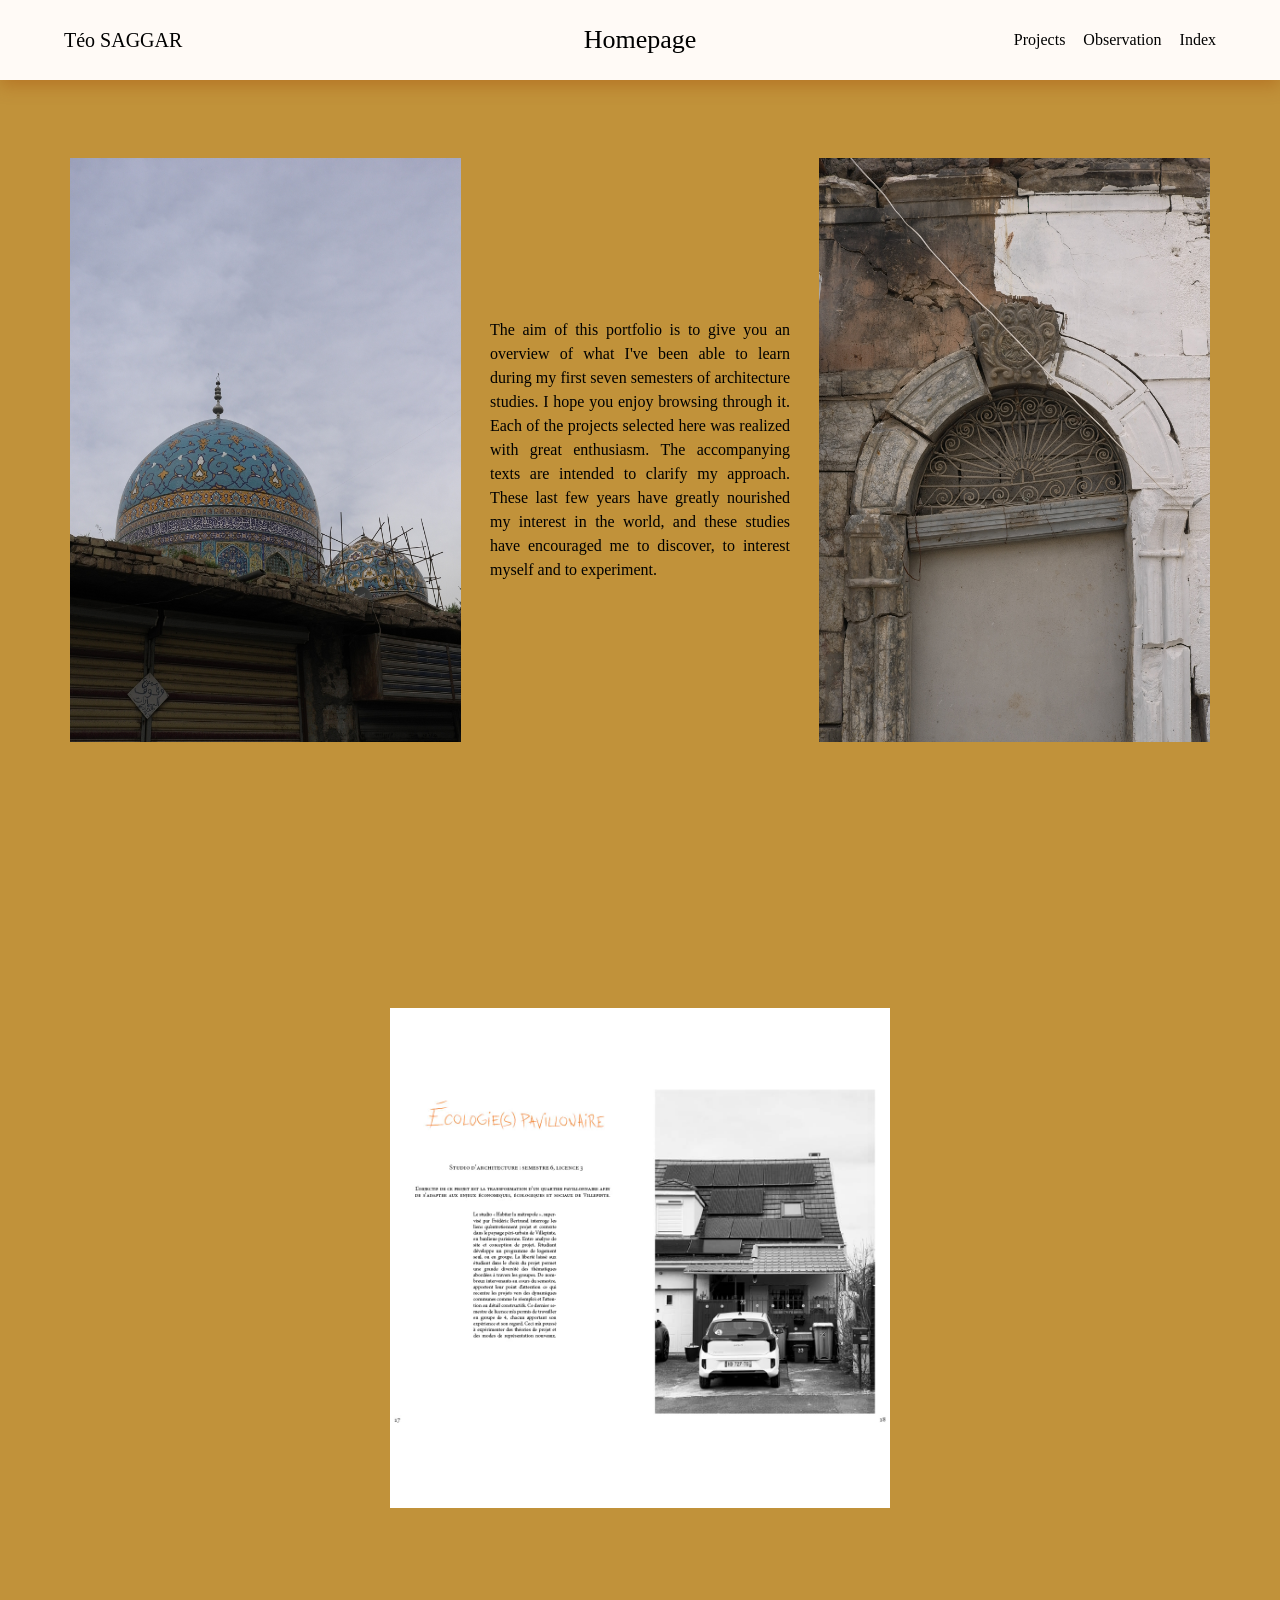
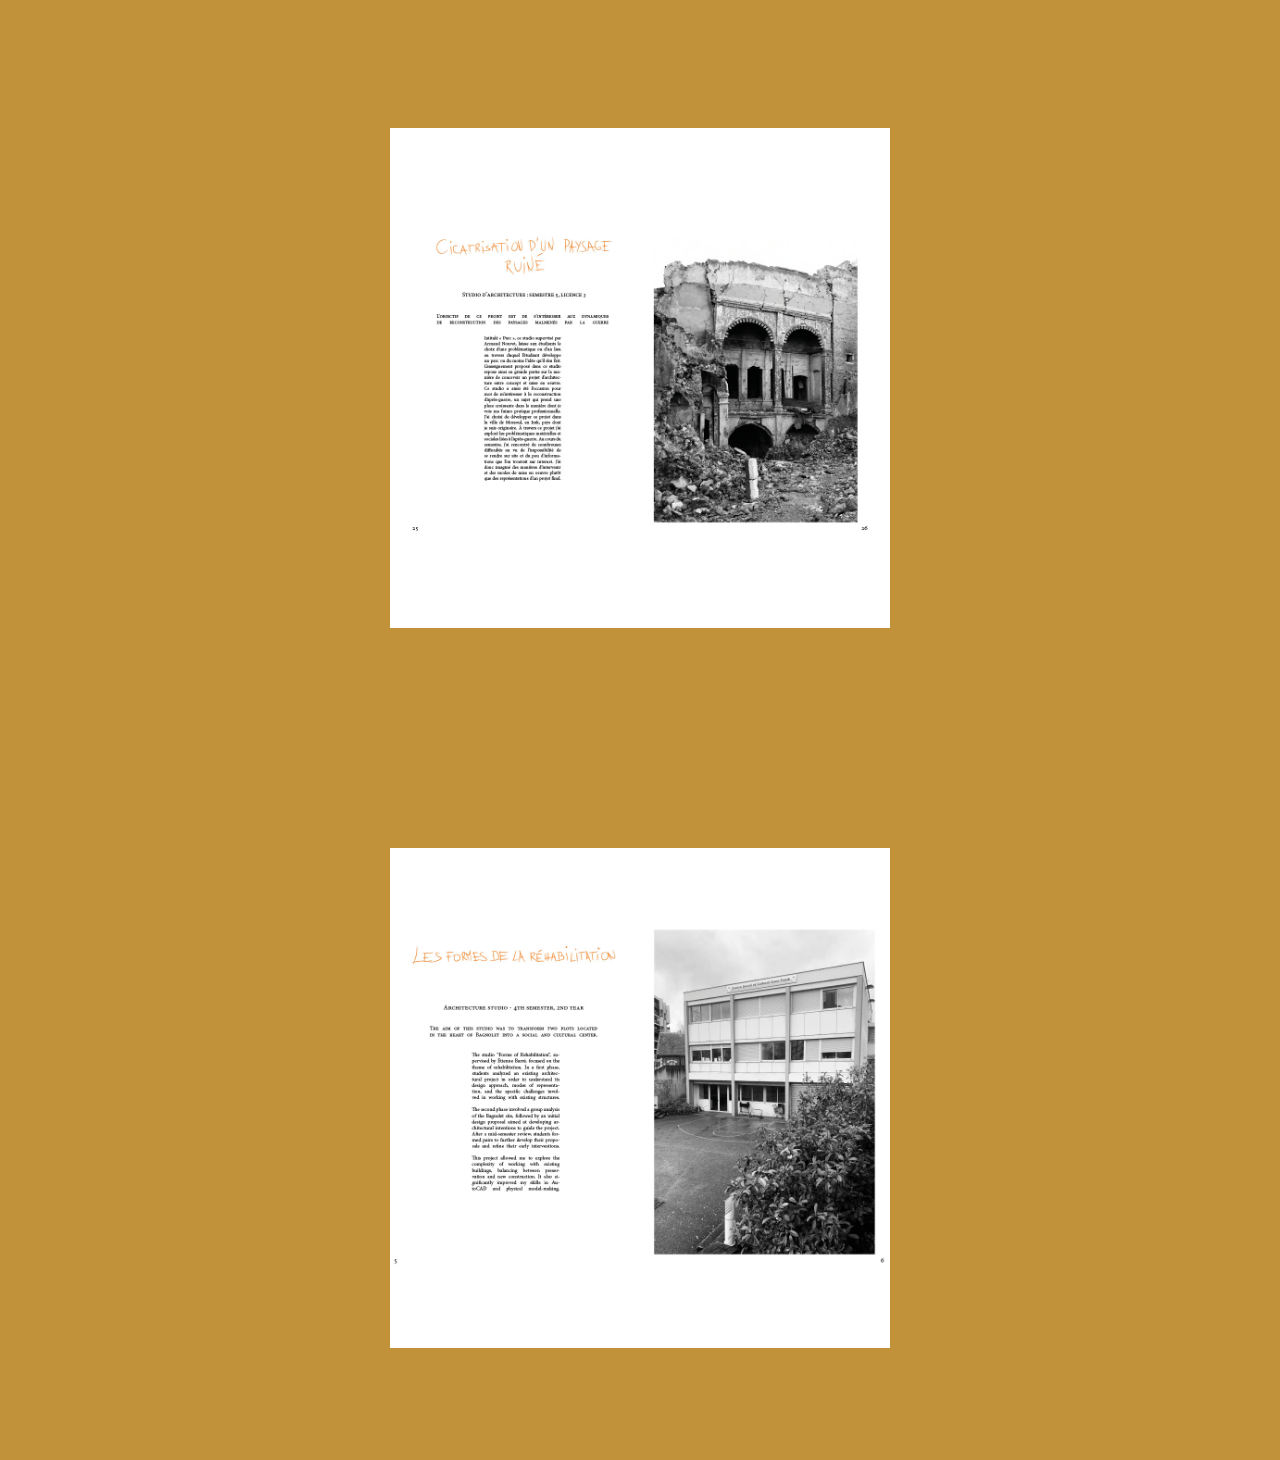
==== index.html @ 71173490 "Add files via upload" ====
<!DOCTYPE html>
<html lang="en">
<head>
    <meta charset="UTF-8">
    <meta name="viewport" content="width=device-width, initial-scale=1.0">
    <title>teosaggarportfolio</title>
    <link rel="stylesheet" href="style.css">
</head>
<body>
    <header>
        <a href="index.html">
            <div class="left">Téo SAGGAR</div>
        </a>
        <div class="center">Homepage</div>
        <div class="right">
        <div class="Projects">
            Projects
            <div class="dropdown">
                <a href="projectS6.html">Écologie(s) Pavillonaire</a>
                <a href="projectS5.html">Cicatrisation d'un Paysage Ruiné</a>
                <a href="projectS4.html">Les Formes de la Réhabilitation</a>
            </div>
        </div>
        <div class="Photo">Observation</div>
        <div class="Index">Index</div>
    </div>


    </header>

    <main>

        <section class="image-zone1">
        <img src="Photos/Dome mosquée bagdad.JPG" alt="Photos d'un Dôme de mosquée">
    </section>

    <section class="text-zone">
        <p>The aim of this portfolio is to give you an overview of what I've been able to learn during 
my first seven semesters of architecture studies. I hope you enjoy browsing through it. 
Each of the projects selected here was realized with great enthusiasm. 
The accompanying texts are intended to clarify my approach. 
These last few years have greatly nourished my interest in the 
world, and these studies have encouraged me to discover, to interest myself and to experiment.</p>
    </section>

    <section class="image-zone2">
        <img src="Photos/Porte moitié peinte mossoul.JPG" alt="Photos évoquant le changement">
    </section>
</main>



<section class="project-preview-S6">
    <a href="projectS6.html">
        <img src="Projets/S6/PDG S6 Insta.jpg" alt="Projet S6">
    </a>
</section>




<section class="project-preview-S5">
    <a href="projectS5.html">
        <img src="Projets/S5/Sans titre-20.jpg" alt="Projet S5">
    </a>
</section>

<section class="project-preview-S4">
    <a href="projectS4.html">
        <img src="Projets/S4/S4 Insta PDG.jpg" alt="Projet S4">
    </a>
</section>



</body>
</html>
---- style.css ----
body {
    margin: 0;
    background-color: rgb(193, 146, 58);
}

/*Header*/
header {
    position: fixed;
    top: 0;
    left: 0;
    width: 100%;
    height: 80px;

    background-color: rgb(255, 250, 246);

    display: flex;
    justify-content: space-between;
    align-items: center;
    z-index: 100;

    padding: 0 5%;

    box-sizing: border-box;
    box-shadow: 0px 6px 16px rgba(160, 70, 0, 0.35);

}

a {
  text-decoration: none; 
  color: inherit;      
}

.left {
    font-size: 20px;
    font-family: Garamond, serif;

    cursor: pointer;
    transition: transform 0.4s ease, opacity 0.4s ease;

}
.left:hover {
    transform: scale(1.06);
    opacity: 0.9;
}

.center {
    font-size: 26px;
    font-family: Garamond, serif;
    position: absolute;
    left: 50%;
    transform: translateX(-50%);
}

.right {
    font-size: 16px;
    font-family: Garamond, serif;
    justify-content: space-between;
    display: flex;
    gap: 18px;
}


/*Dropdown Projects*/
.Projects {
    position: relative;
    cursor: pointer;
    display: inline-block;
}


.dropdown {
    display: none;
    position: absolute;
    top: 100%;            /* juste en dessous de "Projects" */
    left: 0;
    right: 0;
    min-width: 200px;
    background-color:  rgb(255, 250, 246);
    border: 1px solid #ccc;
    flex-direction: column;
    z-index: 1000;
}

/* Liens du menu */
.dropdown a {
    padding: 10px;
    text-decoration: none;
    color: black;
    display: block;
}

.dropdown a:hover {
    background-color: #f0f0f0;
    display: flex;
}

/* Affichage au survol */
.Projects:hover .dropdown {
    display: flex;
}






/*Acceuil*/
main {
    display: flex;
    height: 100vh;
    padding-top: 20px;
    align-items: stretch;
    position: relative;
    z-index: 1;
    padding: 0 5%;
}

.image-zone1 {
    width: 35%;
    display: flex;
    justify-content: center;
    align-items: center;
}

.image-zone1 img {
    width: 70%;
    max-width: 650px;
    max-height: 65vh;
    width: auto;
    height: auto;
}

.text-zone {
    width: 30%;
    display: flex;
    justify-content: center;
    align-items: center;

    padding: 0 70px;
    box-sizing: border-box;
    position: relative;
    z-index: 2;
}

.text-zone p {
    text-align: justify;
    line-height: 1.5;
    max-width: 500px;
    max-height: 65vh;
    min-width: 300px;
}

.image-zone2 {
    width: 35%;
    display: flex;
    justify-content: center;
    align-items: center;
    position: relative;
    z-index: 1;
}

.image-zone2 img {
    width: 60%;
    max-width: 650px;
    max-height: 65vh;
    width: auto;
    height: auto;
}


/*Projet S6*/
.project-preview-S6 {
    height: 80vh; 
    display: flex;
    align-items: center;
    justify-content: center;  
    box-sizing: border-box;
}

.project-preview-S6 img {
    width: 100%; 
    max-width: 500px;
    height: auto;

    cursor: pointer;
    transition: transform 0.4s ease, opacity 0.4s ease;
}

/* petit effet au hover */
.project-preview-S6 img:hover {
    transform: scale(1.02);
    opacity: 0.9;
    box-shadow: 0px 8px 20px rgba(160, 70, 0, 0.35);
}



/*Projet S5*/
.project-preview-S5 {
    height: 80vh; 
    display: flex;
    align-items: center;
    justify-content: center; 
    box-sizing: border-box;
}

.project-preview-S5 img {
    width: 100%; 
    max-width: 500px;
    height: auto;

    cursor: pointer;
    transition: transform 0.4s ease, opacity 0.4s ease;
}

/* petit effet au hover */
.project-preview-S5 img:hover {
    transform: scale(1.02);
    opacity: 0.9;
    box-shadow: 0px 8px 20px rgba(160, 70, 0, 0.35);
}



/*Projet S4*/
.project-preview-S4 {
    height: 80vh; 
    display: flex;
    align-items: center;
    justify-content: center; 
    box-sizing: border-box;
}

.project-preview-S4 img {
    width: 100%; 
    max-width: 500px;
    height: auto;

    cursor: pointer;
    transition: transform 0.4s ease, opacity 0.4s ease;
}

/* petit effet au hover */
.project-preview-S4 img:hover {
    transform: scale(1.02);
    opacity: 0.9;
    box-shadow: 0px 8px 20px rgba(160, 70, 0, 0.35);
}





/*Page projet S6*/
.frise-S6 {
    display: flex;
    justify-content: center;
    align-items: center; 
    gap: 0;  
    padding: 20px 5%;   
    box-sizing: border-box;
    height: 70vh;
}

.frise-S6 img {
    aspect-ratio: 5 / 3;       /* force le ratio 5:3 */
    width: calc(100% / 3); 
    object-fit: cover;         /* garde le ratio sans déformation */
}



/*Page projet S5*/
.frise-S5 {
    display: flex;
    justify-content: space-between;
    align-items: center; 
    gap: 5px;  
    padding: 20px 5%;   
    box-sizing: border-box;
    height: 80vh;
}

.frise-S5 img {
    width: calc(30%); 
}


/*Page projet S4*/
.frise-S4 {
    display: flex;
    justify-content: center;
    align-items: center; 
    gap: 0;  
    padding: 20px 5%;   
    box-sizing: border-box;
    height: 80vh;
}

.frise-S4 img {
    aspect-ratio: 5 / 3;       /* force le ratio 5:3 */
    width: calc(45%); 
    object-fit: cover;         /* garde le ratio sans déformation */
}



/*Presentations de projets*/
.presentations-projects {
    display: flex;              
    justify-content: center;    
    gap: 100px;                 
    padding: 20px 5%;             
    box-sizing: border-box;
}


.presentation-projects1,
.presentation-projects2 {
    flex: 1;                    /* chaque colonne prend la même largeur */
    display: flex;
    flex-direction: column;     
    gap: 20px;
}


.presentation-projects1 img,
.presentation-projects2 img {
    width: 100%;                /* chaque image occupe toute la largeur de sa colonne */
    height: auto;
    object-fit: cover;          /* garde le ratio sans déformation */
}
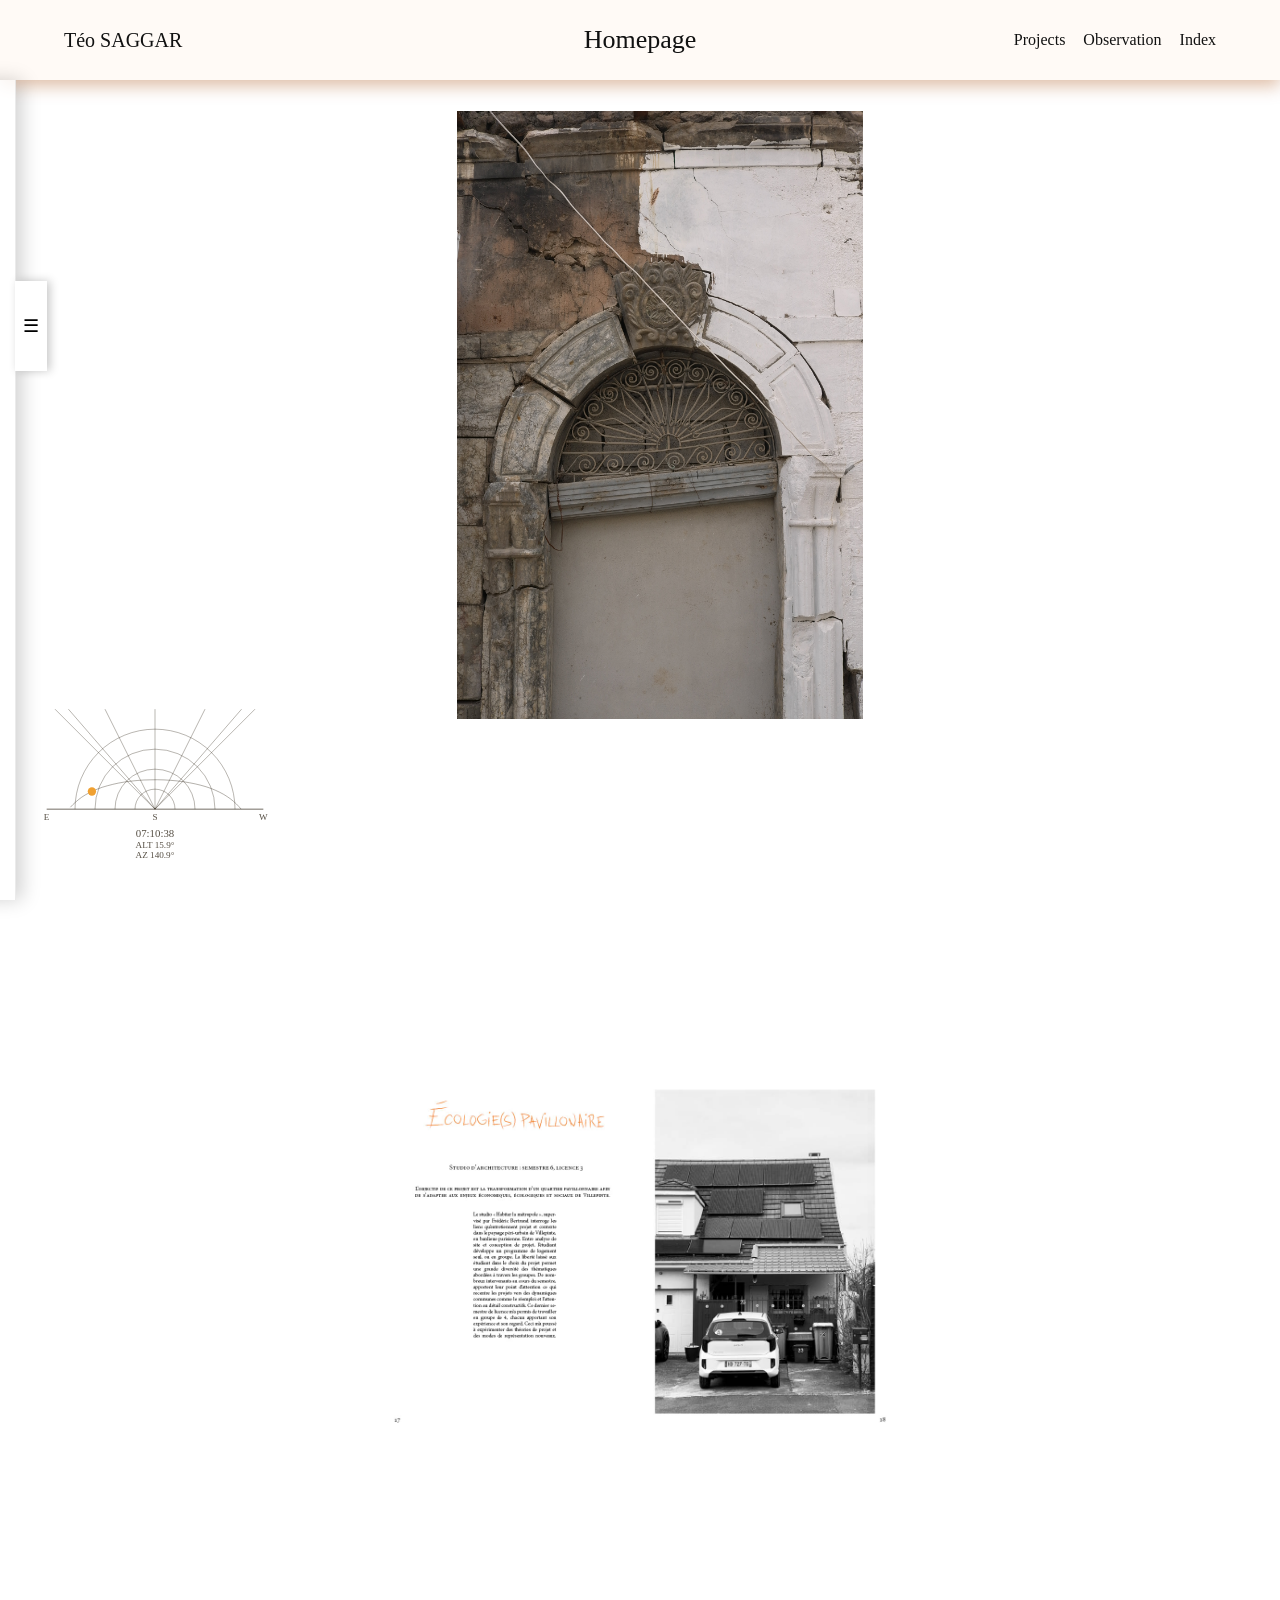
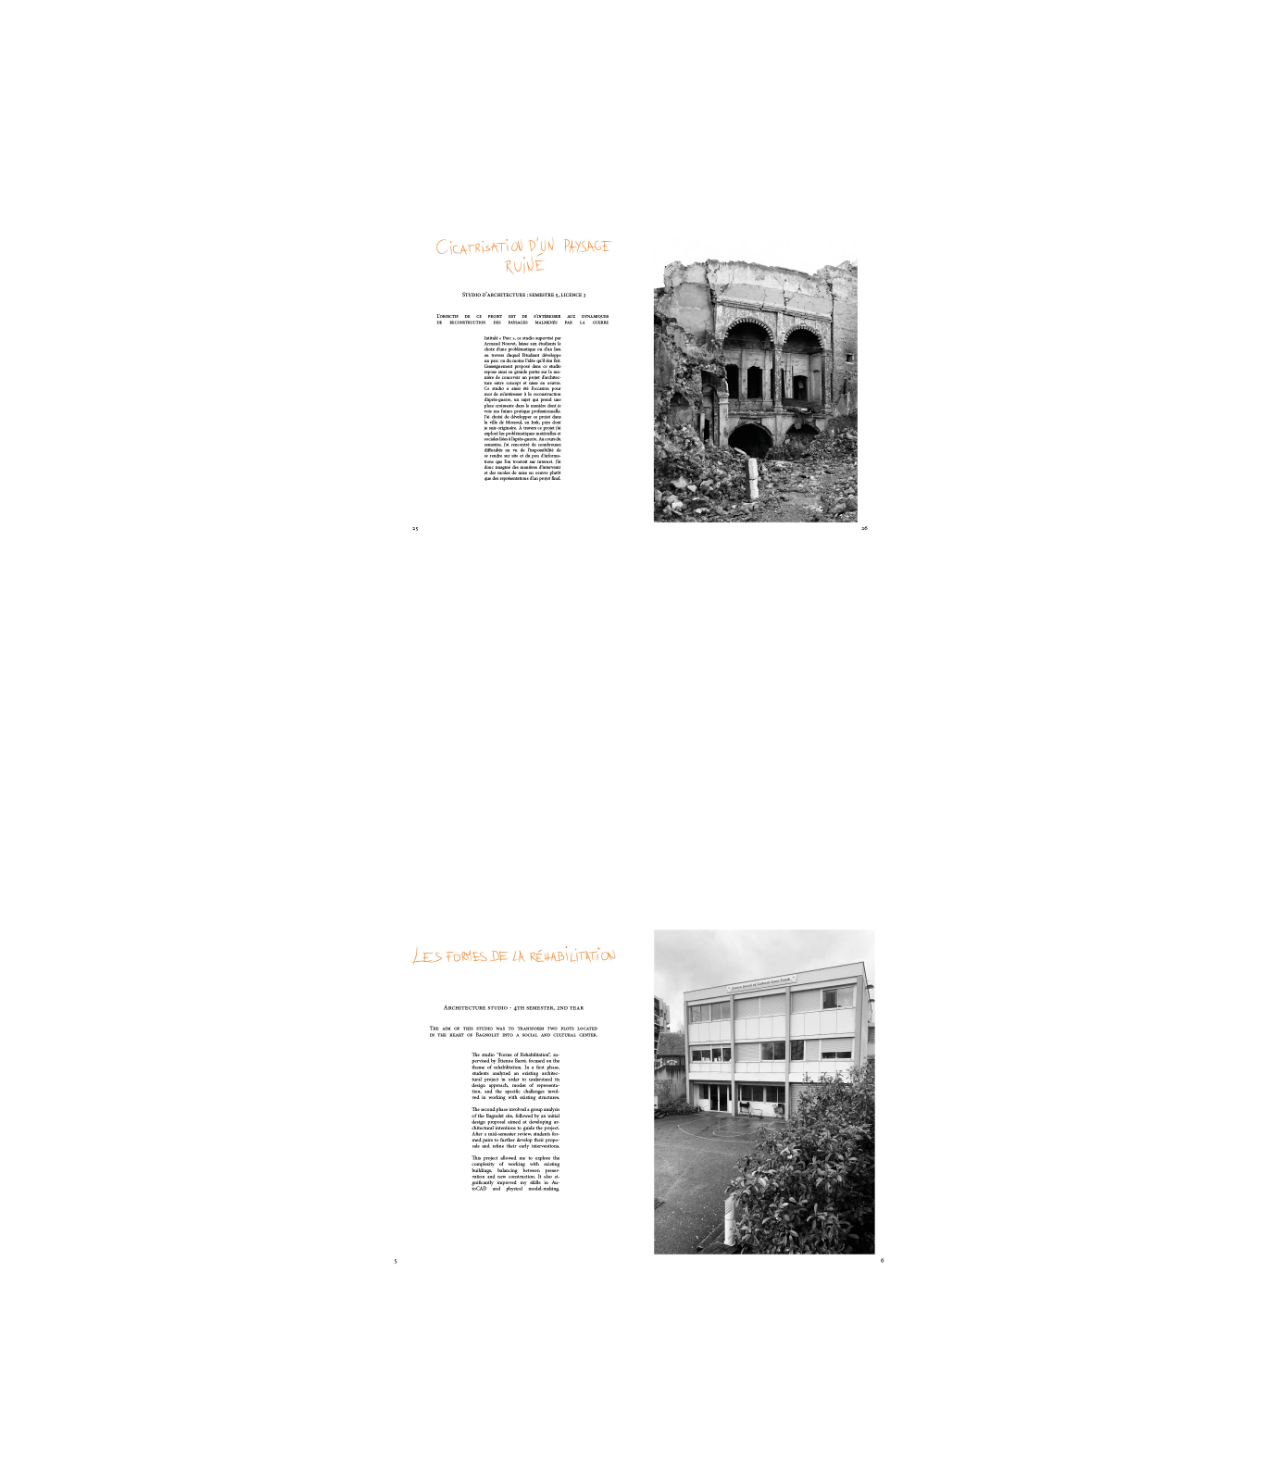
==== commit a35e80fb: "Add files via upload" ====
--- a/index.html
+++ b/index.html
@@ -5,73 +5,113 @@
     <meta name="viewport" content="width=device-width, initial-scale=1.0">
     <title>teosaggarportfolio</title>
     <link rel="stylesheet" href="style.css">
+    <link rel="stylesheet" href="responsive.css">
 </head>
-<body>
+<body class="home-page">
     <header>
         <a href="index.html">
             <div class="left">Téo SAGGAR</div>
         </a>
         <div class="center">Homepage</div>
         <div class="right">
-        <div class="Projects">
-            Projects
-            <div class="dropdown">
-                <a href="projectS6.html">Écologie(s) Pavillonaire</a>
-                <a href="projectS5.html">Cicatrisation d'un Paysage Ruiné</a>
-                <a href="projectS4.html">Les Formes de la Réhabilitation</a>
+            <div class="Projects">
+                Projects
+                <div class="dropdown">
+                    <a href="projectS6.html">Écologie(s) Pavillonaire</a>
+                    <a href="projectS5.html">Cicatrisation d'un Paysage Ruiné</a>
+                    <a href="projectS4.html">Les Formes de la Réhabilitation</a>
+                </div>
             </div>
+            <a href="photo.html">
+                <div class="Photo">Observation</div>
+            </a>
+            <div class="Index">Index</div>
         </div>
-        <div class="Photo">Observation</div>
-        <div class="Index">Index</div>
+    </header>
+ 
+    <main class="page-layout">
+ 
+        <!-- ================================================
+             BANDE TIRABLE GAUCHE
+             Pas de titre sur la page d'accueil (demande 2)
+        ================================================ -->
+        <aside class="side-drawer closed" id="sideDrawer" aria-label="Panneau de texte">
+            <button class="drawer-handle" id="drawerHandle" aria-expanded="false" aria-controls="drawerContent">
+                ☰
+            </button>
+            <div class="drawer-content" id="drawerContent">
+                <div class="drawer-scroll">
+                    <!-- Pas de titre ici : page d'accueil -->
+                    <p>
+                        The aim of this portfolio is to give you an overview of what I've been able to learn during
+                        my first seven semesters of architecture studies. I hope you enjoy browsing through it.
+                        Each of the projects selected here was realized with great enthusiasm.
+                        The accompanying texts are intended to clarify my approach.
+                        These last few years have greatly nourished my interest in the world,
+                        and these studies have encouraged me to discover, to interest myself and to experiment.
+                    </p>
+                </div>
+            </div>
+        </aside>
+ 
+        <!-- ================================================
+             ZONE IMAGES DROITE
+             - Première photo SUPPRIMÉE (demande accueil)
+             - Deuxième photo remontée, cliquable → photo.html
+        ================================================ -->
+        <section class="images-panel" aria-label="Zone images">
+            <section class="image-zone2">
+                <!-- CLIQUABLE → page Observation -->
+                <a href="photo.html">
+                    <img src="Photos/Porte moitié peinte mossoul.JPG" alt="Photos évoquant le changement">
+                </a>
+            </section>
+        </section>
+ 
+    </main>
+ 
+    <!-- Previews des projets -->
+    <section class="project-preview-S6">
+        <a href="projectS6.html">
+            <img src="Projets/S6/PDG S6 Insta.jpg" alt="Projet S6">
+        </a>
+    </section>
+ 
+    <section class="project-preview-S5">
+        <a href="projectS5.html">
+            <img src="Projets/S5/Sans titre-20.jpg" alt="Projet S5">
+        </a>
+    </section>
+ 
+    <section class="project-preview-S4">
+        <a href="projectS4.html">
+            <img src="Projets/S4/S4 Insta PDG.jpg" alt="Projet S4">
+        </a>
+    </section>
+ 
+    <!-- Widget solaire -->
+    <div id="solar-widget">
+        <svg id="solar-svg" viewBox="0 0 320 240" xmlns="http://www.w3.org/2000/svg">
+            <g id="solar-grid-arcs"></g>
+            <g id="solar-grid-spokes"></g>
+            <line id="solar-horizon" x1="30" y1="155" x2="290" y2="155" stroke-width="1"/>
+            <text id="solar-lbl-e" x="30"  y="168" text-anchor="middle" font-family="Garamond, serif" font-size="11">E</text>
+            <text id="solar-lbl-s" x="160" y="168" text-anchor="middle" font-family="Garamond, serif" font-size="11">S</text>
+            <text id="solar-lbl-w" x="290" y="168" text-anchor="middle" font-family="Garamond, serif" font-size="11">W</text>
+            <path id="solar-path" fill="none" stroke-width="1"/>
+            <circle id="solar-dot" class="sky-dot" cx="160" cy="155" r="0"><title>sun</title></circle>
+            <text id="solar-dot-label" class="sky-dot-label">sun</text>
+            <circle id="moon-dot" class="sky-dot" cx="160" cy="155" r="0"><title>moon</title></circle>
+            <text id="moon-dot-label" class="sky-dot-label">moon</text>
+            <text id="solar-time" x="160" y="188" text-anchor="middle" font-family="Garamond, serif" font-size="13"></text>
+            <text id="solar-alt"  x="160" y="202" text-anchor="middle" font-family="Garamond, serif" font-size="11"></text>
+            <text id="solar-az"   x="160" y="214" text-anchor="middle" font-family="Garamond, serif" font-size="11"></text>
+            <text id="solar-moon-alt" x="160" y="226" text-anchor="middle" font-family="Garamond, serif" font-size="10" visibility="hidden"></text>
+            <text id="solar-moon-az"  x="160" y="238" text-anchor="middle" font-family="Garamond, serif" font-size="10" visibility="hidden"></text>
+        </svg>
     </div>
-
-
-    </header>
-
-    <main>
-
-        <section class="image-zone1">
-        <img src="Photos/Dome mosquée bagdad.JPG" alt="Photos d'un Dôme de mosquée">
-    </section>
-
-    <section class="text-zone">
-        <p>The aim of this portfolio is to give you an overview of what I've been able to learn during 
-my first seven semesters of architecture studies. I hope you enjoy browsing through it. 
-Each of the projects selected here was realized with great enthusiasm. 
-The accompanying texts are intended to clarify my approach. 
-These last few years have greatly nourished my interest in the 
-world, and these studies have encouraged me to discover, to interest myself and to experiment.</p>
-    </section>
-
-    <section class="image-zone2">
-        <img src="Photos/Porte moitié peinte mossoul.JPG" alt="Photos évoquant le changement">
-    </section>
-</main>
-
-
-
-<section class="project-preview-S6">
-    <a href="projectS6.html">
-        <img src="Projets/S6/PDG S6 Insta.jpg" alt="Projet S6">
-    </a>
-</section>
-
-
-
-
-<section class="project-preview-S5">
-    <a href="projectS5.html">
-        <img src="Projets/S5/Sans titre-20.jpg" alt="Projet S5">
-    </a>
-</section>
-
-<section class="project-preview-S4">
-    <a href="projectS4.html">
-        <img src="Projets/S4/S4 Insta PDG.jpg" alt="Projet S4">
-    </a>
-</section>
-
-
-
+ 
+    <script src="solar.js"></script>
+    <script src="script.js"></script>
 </body>
-</html>  +</html>
--- a/style.css
+++ b/style.css
@@ -1,48 +1,61 @@
 body {
     margin: 0;
-    background-color: rgb(193, 146, 58);
-}
-
-/*Header*/
+    transition: background-color 3s ease;
+    background-color: #ffffff;
+    color: #111;
+    cursor: default;
+}
+ 
+/* Curseur étoile */
+:root {
+    --cursor-star: url("data:image/svg+xml,%3Csvg xmlns='http://www.w3.org/2000/svg' width='32' height='32' viewBox='0 0 32 32'%3E%3Cline x1='16' y1='2' x2='16' y2='30' stroke='%23000' stroke-width='1.2'/%3E%3Cline x1='2' y1='16' x2='30' y2='16' stroke='%23000' stroke-width='1.2'/%3E%3Cline x1='6.1' y1='6.1' x2='25.9' y2='25.9' stroke='%23000' stroke-width='1.2'/%3E%3Cline x1='25.9' y1='6.1' x2='6.1' y2='25.9' stroke='%23000' stroke-width='1.2'/%3E%3C/svg%3E") 16 16, crosshair;
+}
+ 
+a,
+button,
+.Projects,
+.drawer-handle,
+.left,
+.project-preview-S6 a,
+.project-preview-S5 a,
+.project-preview-S4 a {
+    cursor: var(--cursor-star);
+}
+ 
+/* ============================================================
+   HEADER
+============================================================ */
 header {
     position: fixed;
     top: 0;
     left: 0;
     width: 100%;
     height: 80px;
-
     background-color: rgb(255, 250, 246);
-
     display: flex;
     justify-content: space-between;
     align-items: center;
     z-index: 100;
-
     padding: 0 5%;
-
-    box-sizing: border-box;
-    box-shadow: 0px 6px 16px rgba(160, 70, 0, 0.35);
-
-}
-
+    box-sizing: border-box;
+    box-shadow: 0px 6px 16px rgba(162, 70, 0, 0.35);
+}
+ 
 a {
-  text-decoration: none; 
-  color: inherit;      
-}
-
+    text-decoration: none;
+    color: inherit;
+}
+ 
 .left {
     font-size: 20px;
     font-family: Garamond, serif;
-
-    cursor: pointer;
     transition: transform 0.4s ease, opacity 0.4s ease;
-
 }
 .left:hover {
     transform: scale(1.06);
     opacity: 0.9;
 }
-
+ 
 .center {
     font-size: 26px;
     font-family: Garamond, serif;
@@ -50,7 +63,7 @@
     left: 50%;
     transform: translateX(-50%);
 }
-
+ 
 .right {
     font-size: 16px;
     font-family: Garamond, serif;
@@ -58,275 +71,578 @@
     display: flex;
     gap: 18px;
 }
-
-
-/*Dropdown Projects*/
+ 
+/* ============================================================
+   DROPDOWN PROJECTS
+============================================================ */
 .Projects {
     position: relative;
-    cursor: pointer;
     display: inline-block;
 }
-
-
+ 
 .dropdown {
     display: none;
     position: absolute;
-    top: 100%;            /* juste en dessous de "Projects" */
+    top: 100%;
     left: 0;
     right: 0;
     min-width: 200px;
-    background-color:  rgb(255, 250, 246);
+    background-color: rgb(255, 250, 246);
     border: 1px solid #ccc;
     flex-direction: column;
     z-index: 1000;
 }
-
-/* Liens du menu */
+ 
 .dropdown a {
     padding: 10px;
     text-decoration: none;
     color: black;
     display: block;
 }
-
+ 
 .dropdown a:hover {
     background-color: #f0f0f0;
     display: flex;
 }
-
-/* Affichage au survol */
+ 
 .Projects:hover .dropdown {
     display: flex;
 }
-
-
-
-
-
-
-/*Acceuil*/
-main {
-    display: flex;
-    height: 100vh;
-    padding-top: 20px;
-    align-items: stretch;
+ 
+/* ============================================================
+   LAYOUT PRINCIPAL
+============================================================ */
+.page-layout {
     position: relative;
-    z-index: 1;
-    padding: 0 5%;
-}
-
-.image-zone1 {
-    width: 35%;
-    display: flex;
-    justify-content: center;
-    align-items: center;
-}
-
-.image-zone1 img {
-    width: 70%;
-    max-width: 650px;
-    max-height: 65vh;
+    min-height: calc(100vh - 80px);
+    margin-top: 80px;
+    overflow: visible;
+}
+ 
+/* ============================================================
+   BANDE TIRABLE (DRAWER)
+   MODIFICATION 1 : poignée remontée (top: 30% au lieu de 50%)
+   MODIFICATION 3 : scroll étendu avec padding-bottom généreux
+                    pour pouvoir remonter le texte au-dessus du diagramme
+   MODIFICATION 4 : padding gauche/droite augmenté pour plus d'aération
+============================================================ */
+.side-drawer {
+    position: fixed;
+    top: 80px;
+    left: 0;
+ 
+    /* MODIFICATION 3 : hauteur étendue au-delà de l'écran pour scroller vers le haut */
+    height: calc(100vh - 80px);
+    overflow: visible; /* permet à drawer-content de dépasser si besoin */
+ 
+    width: 30vw;
+    min-width: 300px;
+    max-width: 500px;
+    background: rgba(255, 255, 255, 0.82);
+    border-right: 1px solid rgba(0, 0, 0, 0.08);
+    box-shadow: 6px 0 18px rgba(0, 0, 0, 0.18);
+    transform: translateX(calc(-100% + 16px));
+    transition: transform 0.35s ease;
+    z-index: 120;
+}
+ 
+.side-drawer.open {
+    transform: translateX(0);
+}
+ 
+/* MODIFICATION 1 : poignée remontée — top: 30% au lieu de 50% */
+.drawer-handle {
+    position: absolute;
+    top: 30%;                          /* ← REMONTÉ (était 50%) */
+    right: -32px;
+    transform: translateY(-50%);
+    width: 32px;
+    height: 90px;
+    border: none;
+    background: rgba(255, 255, 255, 0.98);
+    box-shadow: 3px 0 10px rgba(0, 0, 0, 0.22);
+    font-size: 18px;
+    line-height: 1;
+}
+ 
+.drawer-content {
+    height: 100%;
+    /* MODIFICATION 4 : padding horizontal augmenté pour aérer le texte */
+    padding: 28px 36px 26px 36px;      /* ← ÉTAIT: 28px 22px 26px 24px */
+    box-sizing: border-box;
+}
+ 
+/* MODIFICATION 3 : padding-bottom très généreux pour pouvoir scroller
+   le texte vers le haut, au-dessus du diagramme solaire */
+.drawer-scroll {
+    height: 100%;
+    overflow-y: auto;
+    padding-right: 6px;
+    padding-bottom: 320px;             /* ← NOUVEAU : espace sous le texte */
+}
+ 
+.drawer-scroll,
+.drawer-scroll p {
+    font-family: Garamond, serif;
+    font-size: 14px;
+}
+ 
+.drawer-scroll p {
+    margin: 0;
+    line-height: 1.6;
+    text-align: justify;
+}
+ 
+/* MODIFICATION 2 : titre du projet en haut de la bande (pages projet) */
+.drawer-project-title {
+    font-family: Garamond, serif;
+    font-size: 18px;                   /* légèrement plus grand que le corps (14px) */
+    font-weight: normal;               /* Garamond reste léger, pas de gras agressif */
+    margin: 0 0 20px 0;               /* espace sous le titre avant le texte */
+    line-height: 1.3;
+    letter-spacing: 0.02em;
+}
+ 
+/* ============================================================
+   ZONE IMAGES DROITE
+============================================================ */
+.images-panel {
+    margin-left: 40px;
+    min-height: calc(100vh - 80px);
+    overflow: visible;
+    padding: 20px 5% 40px;
+    box-sizing: border-box;
+    display: flex;
+    flex-direction: column;
+    gap: 80px;
+}
+ 
+/* Page accueil : une seule image, centrée verticalement */
+.image-zone1,
+.image-zone2 {
+    width: 100%;
+    min-height: 70vh;
+    display: flex;
+    justify-content: center;
+    align-items: center;
+}
+ 
+/* L'image d'accueil est cliquable */
+.image-zone2 a {
+    display: flex;
+    justify-content: center;
+    align-items: center;
+}
+ 
+.image-zone1 img,
+.image-zone2 img {
+    max-width: min(900px, 90%);
+    max-height: 75vh;
     width: auto;
     height: auto;
 }
-
-.text-zone {
-    width: 30%;
-    display: flex;
-    justify-content: center;
-    align-items: center;
-
-    padding: 0 70px;
-    box-sizing: border-box;
-    position: relative;
-    z-index: 2;
-}
-
-.text-zone p {
-    text-align: justify;
-    line-height: 1.5;
-    max-width: 500px;
-    max-height: 65vh;
-    min-width: 300px;
-}
-
-.image-zone2 {
-    width: 35%;
-    display: flex;
-    justify-content: center;
-    align-items: center;
-    position: relative;
-    z-index: 1;
-}
-
-.image-zone2 img {
-    width: 60%;
-    max-width: 650px;
-    max-height: 65vh;
-    width: auto;
-    height: auto;
-}
-
-
-/*Projet S6*/
+ 
+/* Responsive */
+@media (max-width: 900px) {
+    .side-drawer {
+        width: 78vw;
+        min-width: 0;
+        max-width: none;
+    }
+    .images-panel {
+        padding: 16px 4% 32px;
+    }
+}
+ 
+/* ============================================================
+   PREVIEWS PROJETS (page accueil)
+============================================================ */
 .project-preview-S6 {
-    height: 80vh; 
-    display: flex;
-    align-items: center;
-    justify-content: center;  
-    box-sizing: border-box;
-}
-
+    height: 80vh;
+    display: flex;
+    align-items: center;
+    justify-content: center;
+    box-sizing: border-box;
+}
 .project-preview-S6 img {
-    width: 100%; 
+    width: 100%;
     max-width: 500px;
     height: auto;
-
-    cursor: pointer;
     transition: transform 0.4s ease, opacity 0.4s ease;
 }
-
-/* petit effet au hover */
 .project-preview-S6 img:hover {
     transform: scale(1.02);
     opacity: 0.9;
     box-shadow: 0px 8px 20px rgba(160, 70, 0, 0.35);
 }
-
-
-
-/*Projet S5*/
+ 
 .project-preview-S5 {
-    height: 80vh; 
-    display: flex;
-    align-items: center;
-    justify-content: center; 
-    box-sizing: border-box;
-}
-
+    height: 80vh;
+    display: flex;
+    align-items: center;
+    justify-content: center;
+    box-sizing: border-box;
+}
 .project-preview-S5 img {
-    width: 100%; 
+    width: 100%;
     max-width: 500px;
     height: auto;
-
-    cursor: pointer;
     transition: transform 0.4s ease, opacity 0.4s ease;
 }
-
-/* petit effet au hover */
 .project-preview-S5 img:hover {
     transform: scale(1.02);
     opacity: 0.9;
     box-shadow: 0px 8px 20px rgba(160, 70, 0, 0.35);
 }
-
-
-
-/*Projet S4*/
+ 
 .project-preview-S4 {
-    height: 80vh; 
-    display: flex;
-    align-items: center;
-    justify-content: center; 
-    box-sizing: border-box;
-}
-
+    height: 80vh;
+    display: flex;
+    align-items: center;
+    justify-content: center;
+    box-sizing: border-box;
+}
 .project-preview-S4 img {
-    width: 100%; 
+    width: 100%;
     max-width: 500px;
     height: auto;
-
-    cursor: pointer;
     transition: transform 0.4s ease, opacity 0.4s ease;
 }
-
-/* petit effet au hover */
 .project-preview-S4 img:hover {
     transform: scale(1.02);
     opacity: 0.9;
     box-shadow: 0px 8px 20px rgba(160, 70, 0, 0.35);
 }
-
-
-
-
-
-/*Page projet S6*/
+ 
+/* ============================================================
+   PAGES PROJET — frises et galeries
+============================================================ */
+ 
+/* Projet S6 */
 .frise-S6 {
     display: flex;
     justify-content: center;
-    align-items: center; 
-    gap: 0;  
-    padding: 20px 5%;   
+    align-items: center;
+    gap: 0;
+    padding: 20px 5%;
     box-sizing: border-box;
     height: 70vh;
 }
-
 .frise-S6 img {
-    aspect-ratio: 5 / 3;       /* force le ratio 5:3 */
-    width: calc(100% / 3); 
-    object-fit: cover;         /* garde le ratio sans déformation */
-}
-
-
-
-/*Page projet S5*/
+    aspect-ratio: 5 / 3;
+    width: calc(100% / 3);
+    object-fit: cover;
+}
+ 
+/* Projet S5 */
 .frise-S5 {
     display: flex;
     justify-content: space-between;
-    align-items: center; 
-    gap: 5px;  
-    padding: 20px 5%;   
+    align-items: center;
+    gap: 5px;
+    padding: 20px 5%;
     box-sizing: border-box;
     height: 80vh;
 }
-
 .frise-S5 img {
-    width: calc(30%); 
-}
-
-
-/*Page projet S4*/
+    width: calc(30%);
+}
+ 
+/* Projet S4 */
 .frise-S4 {
     display: flex;
     justify-content: center;
-    align-items: center; 
-    gap: 0;  
-    padding: 20px 5%;   
+    align-items: center;
+    gap: 0;
+    padding: 20px 5%;
     box-sizing: border-box;
     height: 80vh;
 }
-
 .frise-S4 img {
-    aspect-ratio: 5 / 3;       /* force le ratio 5:3 */
-    width: calc(45%); 
-    object-fit: cover;         /* garde le ratio sans déformation */
-}
-
-
-
-/*Presentations de projets*/
+    aspect-ratio: 5 / 3;
+    width: calc(45%);
+    object-fit: cover;
+}
+ 
+/* Présentations projets (colonnes) */
 .presentations-projects {
-    display: flex;              
-    justify-content: center;    
-    gap: 100px;                 
-    padding: 20px 5%;             
-    box-sizing: border-box;
-}
-
-
+    display: flex;
+    justify-content: center;
+    gap: 100px;
+    padding: 20px 5%;
+    box-sizing: border-box;
+}
+ 
 .presentation-projects1,
 .presentation-projects2 {
-    flex: 1;                    /* chaque colonne prend la même largeur */
-    display: flex;
-    flex-direction: column;     
+    flex: 1;
+    display: flex;
+    flex-direction: column;
     gap: 20px;
 }
-
-
+ 
 .presentation-projects1 img,
 .presentation-projects2 img {
-    width: 100%;                /* chaque image occupe toute la largeur de sa colonne */
+    width: 100%;
     height: auto;
-    object-fit: cover;          /* garde le ratio sans déformation */
-}
+    object-fit: cover;
+}
+ 
+.images-panel.project-images-panel {
+    padding: 0;
+    gap: 80px;
+}
+ 
+/* ============================================================
+   WIDGET SOLAIRE
+============================================================ */
+#solar-widget {
+    position: fixed;
+    bottom: 20px;
+    left: 20px;
+    z-index: 9999;
+    pointer-events: none;
+    width: 270px;
+    display: flex;
+    flex-direction: column;
+    align-items: center;
+}
+ 
+#solar-svg {
+    width: 270px;
+    height: 200px;
+    display: block;
+}
+ 
+#solar-svg .sky-dot {
+    pointer-events: all;
+    cursor: default;
+}
+ 
+#solar-svg .sky-dot[r="0"] {
+    pointer-events: none;
+}
+ 
+.sky-dot-label {
+    visibility: hidden;
+    pointer-events: none;
+    font-family: Garamond, serif;
+    font-size: 11px;
+    text-anchor: middle;
+    fill: rgba(30, 20, 5, 0.9);
+}
+ 
+#solar-dot:hover + #solar-dot-label,
+#moon-dot:hover + #moon-dot-label {
+    visibility: visible;
+}
+ 
+#solarData {
+    margin-top: 6px;
+    font-family: Garamond, serif;
+    font-size: 11px;
+    text-align: center;
+    line-height: 1.3;
+    color: black;
+}
+ 
+ 
+/* ------------------------------------------------------------
+   TABLETTE : 600px – 1100px
+------------------------------------------------------------ */
+@media (max-width: 1100px) {
+ 
+  
+    .center {
+        font-size: 20px;
+    }
+ 
+
+    .right {
+        gap: 12px;
+        font-size: 14px;
+    }
+ 
+  
+    .side-drawer {
+        width: 38vw;
+        min-width: 260px;
+    }
+ 
+
+    .frise-S4,
+    .frise-S5,
+    .frise-S6 {
+        height: 50vh;
+    }
+ 
+
+    .presentations-projects {
+        gap: 40px;
+    }
+ 
+  
+    .project-preview-S6,
+    .project-preview-S5,
+    .project-preview-S4 {
+        height: 60vh;
+    }
+}
+ 
+ 
+/* ------------------------------------------------------------
+   MOBILE : < 600px
+   
+------------------------------------------------------------ */
+@media (max-width: 600px) {
+ 
+    /* Header : empile le menu ou le simplifie */
+    header {
+        padding: 0 4%;
+        height: 60px;
+    }
+ 
+    .left {
+        font-size: 15px;
+    }
+ 
+   
+    .center {
+        display: none;
+    }
+ 
+    .right {
+        font-size: 13px;
+        gap: 10px;
+    }
+ 
+    
+    .page-layout {
+        margin-top: 60px; 
+    }
+ 
+
+    .side-drawer {
+        width: 80vw;
+        min-width: 0;
+        max-width: none;
+        top: 60px;
+        height: calc(100vh - 60px);
+    }
+ 
+  
+    .drawer-handle {
+        width: 28px;
+        height: 70px;
+        font-size: 15px;
+        right: -28px;
+    }
+ 
+
+    .images-panel {
+        margin-left: 20px;
+        padding: 10px 4% 30px;
+        gap: 40px;
+    }
+ 
+  
+    .image-zone1,
+    .image-zone2 {
+        min-height: 45vh;
+    }
+ 
+    .image-zone1 img,
+    .image-zone2 img {
+        max-height: 45vh;
+    }
+ 
+
+    .frise-S4,
+    .frise-S6 {
+        flex-direction: column;
+        height: auto;
+        gap: 8px;
+        padding: 10px 4%;
+    }
+ 
+    .frise-S4 img,
+    .frise-S6 img {
+        width: 100%;      
+        aspect-ratio: auto;
+    }
+ 
+    .frise-S5 {
+        flex-direction: column;
+        height: auto;
+        gap: 8px;
+        padding: 10px 4%;
+    }
+ 
+    .frise-S5 img {
+        width: 90%;
+    }
+ 
+
+    .presentations-projects {
+        flex-direction: column;
+        gap: 16px;
+        padding: 10px 4%;
+    }
+
+    .project-preview-S6,
+    .project-preview-S5,
+    .project-preview-S4 {
+        height: auto;
+        padding: 30px 0;
+    }
+ 
+    .project-preview-S6 img,
+    .project-preview-S5 img,
+    .project-preview-S4 img {
+        max-width: 85vw;
+    }
+ 
+
+    #solar-widget {
+        width: 180px;
+        bottom: 10px;
+        left: 10px;
+    }
+ 
+    #solar-svg {
+        width: 180px;
+        height: 135px;
+    }
+}
+ 
+ 
+/* ------------------------------------------------------------
+   TRÈS GRAND ÉCRAN : > 1600px
+------------------------------------------------------------ */
+@media (min-width: 1600px) {
+ 
+    .center {
+        font-size: 30px;
+    }
+ 
+    .left {
+        font-size: 24px;
+    }
+ 
+    .right {
+        font-size: 18px;
+        gap: 24px;
+    }
+ 
+   
+    .side-drawer {
+        max-width: 420px;
+    }
+ 
+  
+    .project-preview-S6 img,
+    .project-preview-S5 img,
+    .project-preview-S4 img {
+        max-width: 650px;
+    }
+}
